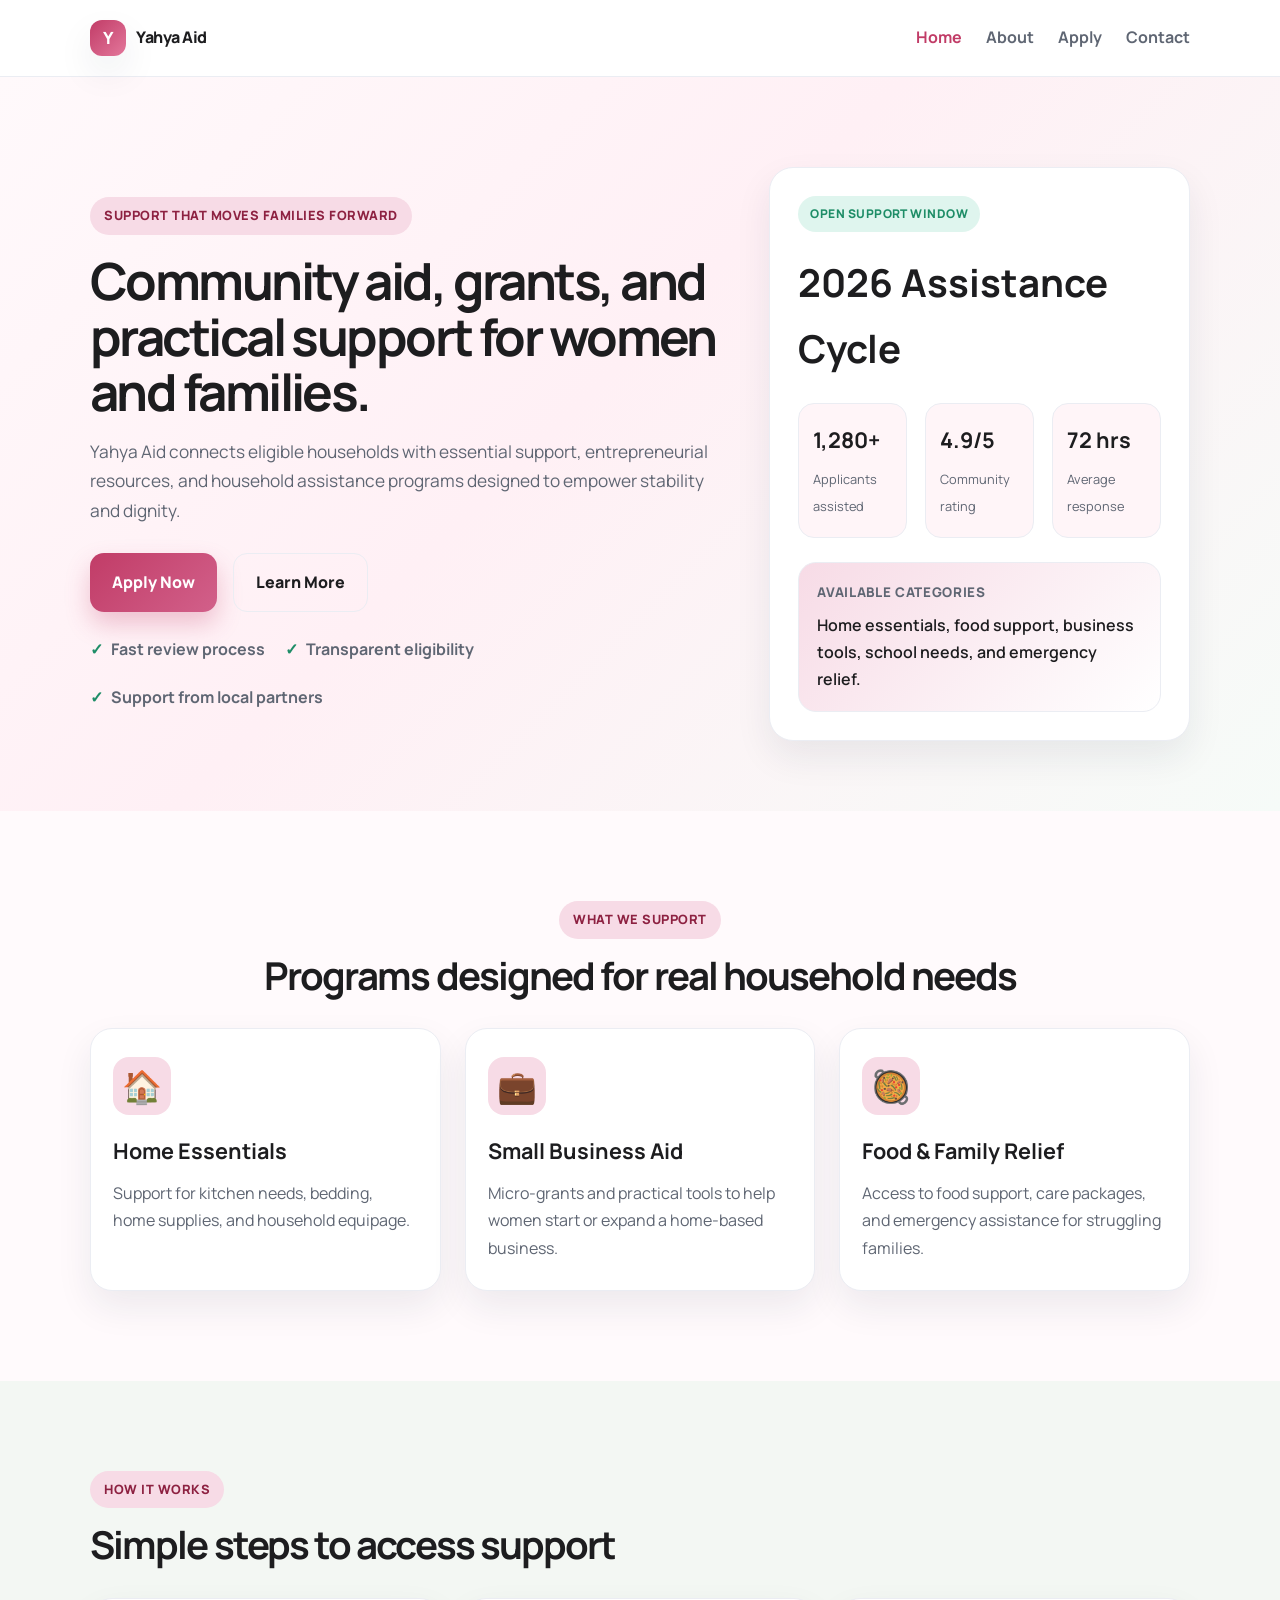
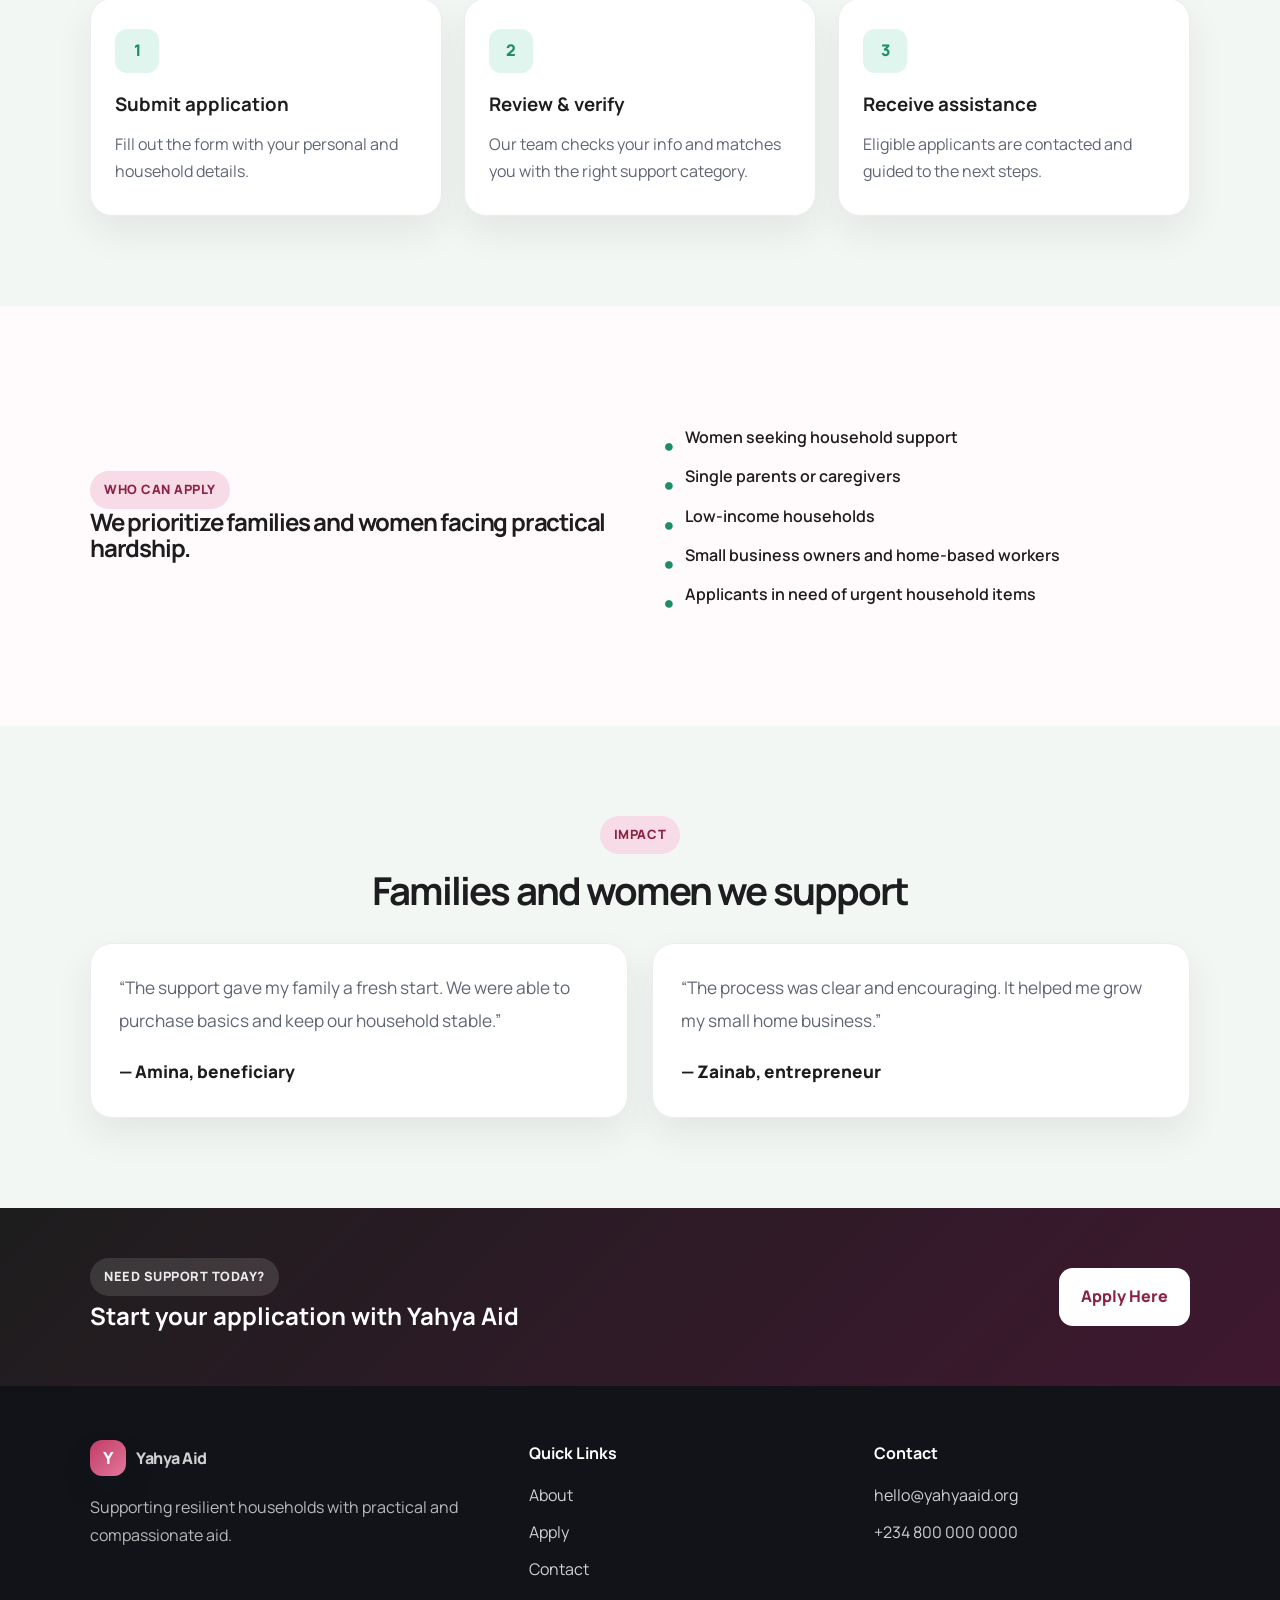
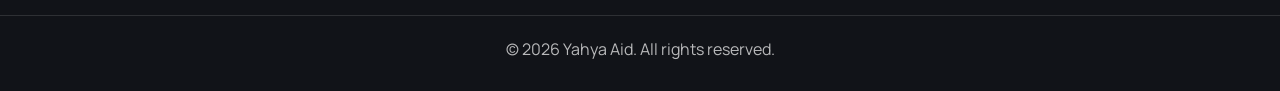
==== index.html @ a0e478ca "Create full multi-page support website with interactive application and contact forms using local st" ====
<!DOCTYPE html>
<html lang="en">
<head>
  <meta charset="UTF-8" />
  <meta name="viewport" content="width=device-width, initial-scale=1.0" />
  <title>Support for Women & Families | Yahya Aid</title>
  <meta name="description" content="Yahya Aid helps women, families, and small business owners access grants, support items, and community assistance." />
  <link rel="preconnect" href="https://fonts.googleapis.com" />
  <link rel="preconnect" href="https://fonts.gstatic.com" crossorigin />
  <link href="https://fonts.googleapis.com/css2?family=Manrope:wght@400;500;600;700;800&display=swap" rel="stylesheet" />
  <link rel="stylesheet" href="assets/styles.css" />
</head>
<body>
  <header class="site-header">
    <div class="container nav-wrap">
      <a class="brand" href="index.html">
        <span class="brand-mark">Y</span>
        <span>Yahya Aid</span>
      </a>

      <button class="menu-toggle" aria-label="Toggle menu" aria-expanded="false">
        <span></span>
        <span></span>
        <span></span>
      </button>

      <nav class="site-nav">
        <a class="active" href="index.html">Home</a>
        <a href="about.html">About</a>
        <a href="apply.html">Apply</a>
        <a href="contact.html">Contact</a>
      </nav>
    </div>
  </header>

  <main>
    <section class="hero">
      <div class="container hero-grid">
        <div class="hero-copy">
          <span class="eyebrow">Support That Moves Families Forward</span>
          <h1>Community aid, grants, and practical support for women and families.</h1>
          <p>
            Yahya Aid connects eligible households with essential support, entrepreneurial resources,
            and household assistance programs designed to empower stability and dignity.
          </p>

          <div class="hero-actions">
            <a class="btn btn-primary" href="apply.html">Apply Now</a>
            <a class="btn btn-secondary" href="about.html">Learn More</a>
          </div>

          <ul class="trust-list">
            <li>Fast review process</li>
            <li>Transparent eligibility</li>
            <li>Support from local partners</li>
          </ul>
        </div>

        <div class="hero-card">
          <div class="stat-badge">Open Support Window</div>
          <h2>2026 Assistance Cycle</h2>
          <div class="mini-metrics">
            <div>
              <strong>1,280+</strong>
              <span>Applicants assisted</span>
            </div>
            <div>
              <strong>4.9/5</strong>
              <span>Community rating</span>
            </div>
            <div>
              <strong>72 hrs</strong>
              <span>Average response</span>
            </div>
          </div>
          <div class="support-box">
            <small>Available categories</small>
            <p>Home essentials, food support, business tools, school needs, and emergency relief.</p>
          </div>
        </div>
      </div>
    </section>

    <section class="section">
      <div class="container">
        <div class="section-heading center">
          <span class="eyebrow">What We Support</span>
          <h2>Programs designed for real household needs</h2>
        </div>

        <div class="card-grid three-col">
          <article class="info-card">
            <div class="icon">🏠</div>
            <h3>Home Essentials</h3>
            <p>Support for kitchen needs, bedding, home supplies, and household equipage.</p>
          </article>

          <article class="info-card">
            <div class="icon">💼</div>
            <h3>Small Business Aid</h3>
            <p>Micro-grants and practical tools to help women start or expand a home-based business.</p>
          </article>

          <article class="info-card">
            <div class="icon">🥘</div>
            <h3>Food & Family Relief</h3>
            <p>Access to food support, care packages, and emergency assistance for struggling families.</p>
          </article>
        </div>
      </div>
    </section>

    <section class="section alt-bg">
      <div class="container">
        <div class="section-heading">
          <span class="eyebrow">How It Works</span>
          <h2>Simple steps to access support</h2>
        </div>

        <div class="steps-grid">
          <div class="step-card">
            <span class="step-num">1</span>
            <h3>Submit application</h3>
            <p>Fill out the form with your personal and household details.</p>
          </div>

          <div class="step-card">
            <span class="step-num">2</span>
            <h3>Review & verify</h3>
            <p>Our team checks your info and matches you with the right support category.</p>
          </div>

          <div class="step-card">
            <span class="step-num">3</span>
            <h3>Receive assistance</h3>
            <p>Eligible applicants are contacted and guided to the next steps.</p>
          </div>
        </div>
      </div>
    </section>

    <section class="section">
      <div class="container">
        <div class="split-panel">
          <div>
            <span class="eyebrow">Who Can Apply</span>
            <h2>We prioritize families and women facing practical hardship.</h2>
          </div>
          <ul class="check-list">
            <li>Women seeking household support</li>
            <li>Single parents or caregivers</li>
            <li>Low-income households</li>
            <li>Small business owners and home-based workers</li>
            <li>Applicants in need of urgent household items</li>
          </ul>
        </div>
      </div>
    </section>

    <section class="section alt-bg">
      <div class="container">
        <div class="section-heading center">
          <span class="eyebrow">Impact</span>
          <h2>Families and women we support</h2>
        </div>

        <div class="testimonial-grid">
          <blockquote class="quote-card">
            “The support gave my family a fresh start. We were able to purchase basics and keep our household stable.”
            <footer>— Amina, beneficiary</footer>
          </blockquote>

          <blockquote class="quote-card">
            “The process was clear and encouraging. It helped me grow my small home business.”
            <footer>— Zainab, entrepreneur</footer>
          </blockquote>
        </div>
      </div>
    </section>

    <section class="cta-strip">
      <div class="container cta-inner">
        <div>
          <span class="eyebrow light">Need support today?</span>
          <h2>Start your application with Yahya Aid</h2>
        </div>
        <a class="btn btn-light" href="apply.html">Apply Here</a>
      </div>
    </section>
  </main>

  <footer class="site-footer">
    <div class="container footer-grid">
      <div>
        <a class="brand" href="index.html">
          <span class="brand-mark">Y</span>
          <span>Yahya Aid</span>
        </a>
        <p>Supporting resilient households with practical and compassionate aid.</p>
      </div>

      <div>
        <h4>Quick Links</h4>
        <ul>
          <li><a href="about.html">About</a></li>
          <li><a href="apply.html">Apply</a></li>
          <li><a href="contact.html">Contact</a></li>
        </ul>
      </div>

      <div>
        <h4>Contact</h4>
        <ul>
          <li><a href="mailto:hello@yahyaaid.org">hello@yahyaaid.org</a></li>
          <li><a href="tel:+2348000000000">+234 800 000 0000</a></li>
        </ul>
      </div>
    </div>
    <div class="copyright">© <span id="year"></span> Yahya Aid. All rights reserved.</div>
  </footer>

  <script src="assets/script.js"></script>
</body>
</html>
---- assets/styles.css ----
:root {
  --bg: #fffafc;
  --bg-alt: #f3f7f3;
  --surface: #ffffff;
  --surface-soft: #fff5f8;
  --primary: #c13c67;
  --primary-dark: #8d2141;
  --primary-soft: #f7dbe6;
  --green: #1e8d67;
  --green-soft: #dff5ee;
  --text: #1d1d1f;
  --muted: #5f6673;
  --line: #ebedf3;
  --shadow: 0 16px 36px rgba(25, 33, 61, 0.08);
}

* {
  box-sizing: border-box;
  margin: 0;
  padding: 0;
}

html {
  scroll-behavior: smooth;
}

body {
  font-family: 'Manrope', sans-serif;
  background: var(--bg);
  color: var(--text);
  line-height: 1.7;
}

a {
  color: inherit;
  text-decoration: none;
}

img {
  max-width: 100%;
  display: block;
}

button,
input,
select,
textarea {
  font: inherit;
}

.container {
  width: min(1100px, calc(100% - 32px));
  margin: 0 auto;
}

.section {
  padding: 90px 0;
}

.alt-bg {
  background: var(--bg-alt);
}

.site-header {
  position: sticky;
  top: 0;
  z-index: 100;
  background: rgba(255, 255, 255, 0.9);
  backdrop-filter: blur(10px);
  border-bottom: 1px solid var(--line);
}

.nav-wrap {
  display: flex;
  align-items: center;
  justify-content: space-between;
  min-height: 76px;
}

.brand {
  display: inline-flex;
  align-items: center;
  gap: 10px;
  font-weight: 800;
  letter-spacing: -0.03em;
}

.brand-mark {
  display: inline-flex;
  align-items: center;
  justify-content: center;
  width: 36px;
  height: 36px;
  border-radius: 12px;
  background: linear-gradient(135deg, var(--primary), #e3779b);
  color: white;
  font-size: 1.05rem;
  box-shadow: var(--shadow);
}

.site-nav {
  display: flex;
  align-items: center;
  gap: 24px;
}

.site-nav a {
  color: var(--muted);
  font-weight: 700;
  transition: color 0.2s ease;
}

.site-nav a:hover,
.site-nav a.active {
  color: var(--primary);
}

.menu-toggle {
  display: none;
  width: 44px;
  height: 44px;
  padding: 9px 8px;
  background: transparent;
  border: 1px solid var(--line);
  border-radius: 10px;
  cursor: pointer;
}

.menu-toggle span {
  display: block;
  width: 100%;
  height: 3px;
  border-radius: 10px;
  background: var(--text);
  margin: 5px 0;
}

.hero {
  background: linear-gradient(135deg, #fff9fb 0%, #fff0f5 45%, #f6fbf8 100%);
  padding: 90px 0 70px;
}

.hero-grid {
  display: grid;
  grid-template-columns: 1.2fr 0.8fr;
  gap: 48px;
  align-items: center;
}

.eyebrow {
  display: inline-block;
  padding: 8px 14px;
  border-radius: 999px;
  background: var(--primary-soft);
  color: var(--primary-dark);
  font-size: 0.8rem;
  font-weight: 800;
  letter-spacing: 0.04em;
  text-transform: uppercase;
}

.eyebrow.light {
  background: rgba(255,255,255,0.12);
  color: rgba(255,255,255,0.9);
}

.hero-copy h1,
.page-hero h1,
.section-heading h2,
.split-panel h2,
.form-copy h2 {
  letter-spacing: -0.05em;
  line-height: 1.08;
}

.hero-copy h1 {
  font-size: clamp(2.4rem, 4vw, 4rem);
  margin: 18px 0 18px;
}

.hero-copy p {
  max-width: 620px;
  color: var(--muted);
  font-size: 1.08rem;
}

.hero-actions {
  display: flex;
  flex-wrap: wrap;
  gap: 16px;
  margin: 28px 0 24px;
}

.btn {
  display: inline-flex;
  align-items: center;
  justify-content: center;
  border: none;
  border-radius: 14px;
  padding: 15px 22px;
  font-weight: 800;
  cursor: pointer;
  transition: transform 0.2s ease, box-shadow 0.2s ease;
}

.btn:hover {
  transform: translateY(-2px);
}

.btn-primary {
  background: linear-gradient(135deg, var(--primary), #d2608a);
  box-shadow: 0 12px 25px rgba(193, 60, 103, 0.28);
  color: white;
}

.btn-secondary {
  background: transparent;
  border: 1px solid var(--line);
  color: var(--text);
}

.btn-light {
  background: white;
  color: var(--primary-dark);
}

.trust-list {
  display: flex;
  flex-wrap: wrap;
  gap: 20px;
  list-style: none;
  color: var(--muted);
  font-weight: 700;
}

.trust-list li::before {
  content: '✓';
  color: var(--green);
  margin-right: 8px;
}

.hero-card {
  background: var(--surface);
  border: 1px solid var(--line);
  border-radius: 24px;
  box-shadow: var(--shadow);
  padding: 28px;
}

.stat-badge {
  display: inline-flex;
  background: var(--green-soft);
  color: var(--green);
  padding: 8px 12px;
  border-radius: 999px;
  font-size: 0.75rem;
  font-weight: 800;
  text-transform: uppercase;
  letter-spacing: 0.04em;
}

.hero-card h2 {
  margin: 18px 0 22px;
  font-size: clamp(1.7rem, 3vw, 2.4rem);
}

.mini-metrics {
  display: grid;
  grid-template-columns: repeat(3, minmax(0, 1fr));
  gap: 18px;
}

.mini-metrics div {
  background: var(--surface-soft);
  border: 1px solid var(--line);
  border-radius: 16px;
  padding: 18px 14px;
}

.mini-metrics strong {
  display: block;
  font-size: 1.35rem;
  margin-bottom: 6px;
}

.mini-metrics span {
  color: var(--muted);
  font-size: 0.8rem;
}

.support-box {
  background: linear-gradient(135deg, var(--primary-soft), #fff);
  border: 1px solid var(--line);
  border-radius: 18px;
  padding: 18px;
  margin-top: 24px;
}

.support-box small {
  display: block;
  color: var(--muted);
  font-weight: 800;
  text-transform: uppercase;
  letter-spacing: 0.05em;
}

.support-box p {
  margin-top: 8px;
  font-weight: 600;
}

.section-heading {
  margin-bottom: 32px;
}

.section-heading.center {
  text-align: center;
}

.section-heading h2 {
  font-size: clamp(2rem, 3vw, 2.8rem);
  margin-top: 16px;
}

.card-grid {
  display: grid;
  gap: 24px;
}

.three-col {
  grid-template-columns: repeat(3, minmax(0, 1fr));
}

.four-col {
  grid-template-columns: repeat(4, minmax(0, 1fr));
}

.info-card,
.step-card,
.quote-card,
.feature-panel,
.contact-panel,
.application-form {
  background: var(--surface);
  border: 1px solid var(--line);
  border-radius: 22px;
  box-shadow: var(--shadow);
}

.info-card {
  padding: 28px 22px;
}

.icon {
  width: 58px;
  height: 58px;
  display: inline-flex;
  align-items: center;
  justify-content: center;
  background: var(--primary-soft);
  border-radius: 16px;
  font-size: 2rem;
  margin-bottom: 18px;
}

.info-card h3 {
  margin-bottom: 10px;
  font-size: 1.35rem;
}

.info-card p,
.step-card p,
.timeline-item p,
.form-copy p,
.contact-panel p,
.quote-card {
  color: var(--muted);
}

.steps-grid {
  display: grid;
  grid-template-columns: repeat(3, minmax(0, 1fr));
  gap: 22px;
}

.step-card {
  padding: 30px 24px;
}

.step-num {
  display: inline-flex;
  width: 44px;
  height: 44px;
  border-radius: 12px;
  align-items: center;
  justify-content: center;
  background: var(--green-soft);
  color: var(--green);
  font-weight: 800;
  margin-bottom: 16px;
}

.step-card h3 {
  margin-bottom: 10px;
}

.split-panel {
  display: grid;
  grid-template-columns: 1fr 1fr;
  gap: 38px;
  align-items: center;
  padding: 28px 0;
}

.check-list {
  list-style: none;
  display: grid;
  gap: 12px;
  color: var(--text);
  font-weight: 600;
}

.check-list li {
  position: relative;
  padding-left: 26px;
}

.check-list li::before {
  content: '•';
  position: absolute;
  left: 0;
  top: -3px;
  color: var(--green);
  font-size: 1.8rem;
}

.testimonial-grid {
  display: grid;
  grid-template-columns: repeat(2, minmax(0, 1fr));
  gap: 24px;
}

.quote-card {
  padding: 28px;
  font-size: 1.08rem;
  line-height: 1.9;
}

.quote-card footer {
  margin-top: 18px;
  font-weight: 800;
  color: var(--text);
}

.cta-strip {
  background: linear-gradient(135deg, #1d1d1d, #3f1830);
  color: white;
  padding: 50px 0;
}

.cta-inner {
  display: flex;
  align-items: center;
  justify-content: space-between;
  gap: 24px;
}

.site-footer {
  background: #111318;
  color: rgba(255,255,255,0.8);
  padding-top: 54px;
}

.footer-grid {
  display: grid;
  grid-template-columns: 1.3fr 1fr 1fr;
  gap: 28px;
}

.footer-grid h4 {
  color: white;
  margin-bottom: 14px;
}

.footer-grid ul {
  list-style: none;
  display: grid;
  gap: 10px;
}

.footer-grid p {
  margin-top: 18px;
  color: rgba(255,255,255,0.7);
}

.copyright {
  border-top: 1px solid rgba(255,255,255,0.12);
  margin-top: 32px;
  padding: 20px 0 28px;
  text-align: center;
  color: rgba(255,255,255,0.7);
}

.page-hero {
  background: linear-gradient(135deg, #fff7fa, #f0fcf5);
  padding: 78px 0 60px;
}

.small-hero {
  text-align: center;
}

.narrow {
  max-width: 780px;
}

.page-hero h1 {
  font-size: clamp(2.1rem, 4vw, 3.6rem);
  margin-top: 18px;
}

.two-col {
  display: grid;
  grid-template-columns: 1.2fr 0.8fr;
  gap: 32px;
  align-items: center;
}

.feature-panel {
  padding: 30px 26px;
}

.feature-panel h3 {
  margin-bottom: 18px;
}

.timeline {
  display: grid;
  gap: 18px;
}

.timeline-item {
  display: grid;
  grid-template-columns: 52px 1fr;
  gap: 18px;
  align-items: start;
  background: var(--surface);
  border: 1px solid var(--line);
  border-radius: 18px;
  padding: 18px 22px;
}

.timeline-item span {
  display: inline-flex;
  width: 52px;
  height: 52px;
  align-items: center;
  justify-content: center;
  border-radius: 14px;
  background: var(--primary-soft);
  color: var(--primary-dark);
  font-weight: 800;
}

.timeline-item h3 {
  margin-bottom: 4px;
}

.form-layout,
.contact-layout {
  display: grid;
  grid-template-columns: 0.9fr 1.1fr;
  gap: 28px;
  align-items: start;
}

.form-copy {
  padding-right: 10px;
}

.form-copy h2 {
  font-size: clamp(2rem, 3vw, 2.5rem);
  margin-bottom: 16px;
}

.application-form {
  padding: 28px;
}

.field-row {
  display: grid;
  gap: 18px;
}

.two-col-fields {
  grid-template-columns: repeat(2, minmax(0, 1fr));
}

.field {
  display: grid;
  gap: 8px;
  margin-bottom: 18px;
}

label {
  font-weight: 700;
}

input,
select,
textarea {
  width: 100%;
  border: 1px solid var(--line);
  border-radius: 12px;
  background: #fff;
  padding: 14px 16px;
  color: var(--text);
  transition: border-color 0.2s ease, box-shadow 0.2s ease;
}

input:focus,
select:focus,
textarea:focus {
  outline: none;
  border-color: rgba(193, 60, 103, 0.5);
  box-shadow: 0 0 0 4px rgba(193, 60, 103, 0.08);
}

textarea {
  resize: vertical;
  min-height: 120px;
}

.checkbox-wrap {
  display: flex;
  align-items: flex-start;
  gap: 10px;
  margin: 12px 0 20px;
}

.checkbox-wrap input {
  width: 20px;
  height: 20px;
  margin-top: 4px;
}

.checkbox-wrap label {
  font-size: 0.96rem;
  color: var(--muted);
  font-weight: 600;
}

.submit-btn {
  width: 100%;
}

.form-status {
  min-height: 24px;
  margin-top: 14px;
  font-weight: 700;
  color: var(--green);
}

.contact-panel {
  padding: 28px;
}

.contact-panel h2 {
  margin-bottom: 18px;
  font-size: clamp(1.8rem, 3vw, 2.3rem);
}

.contact-list {
  list-style: none;
  display: grid;
  gap: 18px;
  color: var(--muted);
}

.contact-list a {
  color: var(--primary-dark);
  font-weight: 700;
}

@media (max-width: 900px) {
  .hero-grid,
  .split-panel,
  .two-col,
  .form-layout,
  .contact-layout,
  .three-col,
  .four-col,
  .steps-grid,
  .testimonial-grid,
  .footer-grid {
    grid-template-columns: 1fr;
  }

  .site-nav {
    position: absolute;
    left: 16px;
    right: 16px;
    top: 76px;
    display: none;
    flex-direction: column;
    align-items: flex-start;
    background: white;
    border: 1px solid var(--line);
    border-radius: 18px;
    padding: 18px;
    box-shadow: var(--shadow);
  }

  .site-nav.open {
    display: flex;
  }

  .menu-toggle {
    display: inline-block;
  }

  .nav-wrap {
    position: relative;
  }

  .cta-inner {
    flex-direction: column;
    align-items: flex-start;
  }
}

@media (max-width: 560px) {
  .hero {
    padding-top: 72px;
  }

  .two-col-fields {
    grid-template-columns: 1fr;
  }

  .mini-metrics {
    grid-template-columns: 1fr;
  }

  .hero-card,
  .application-form,
  .contact-panel,
  .info-card,
  .step-card {
    padding-left: 18px;
    padding-right: 18px;
  }
}
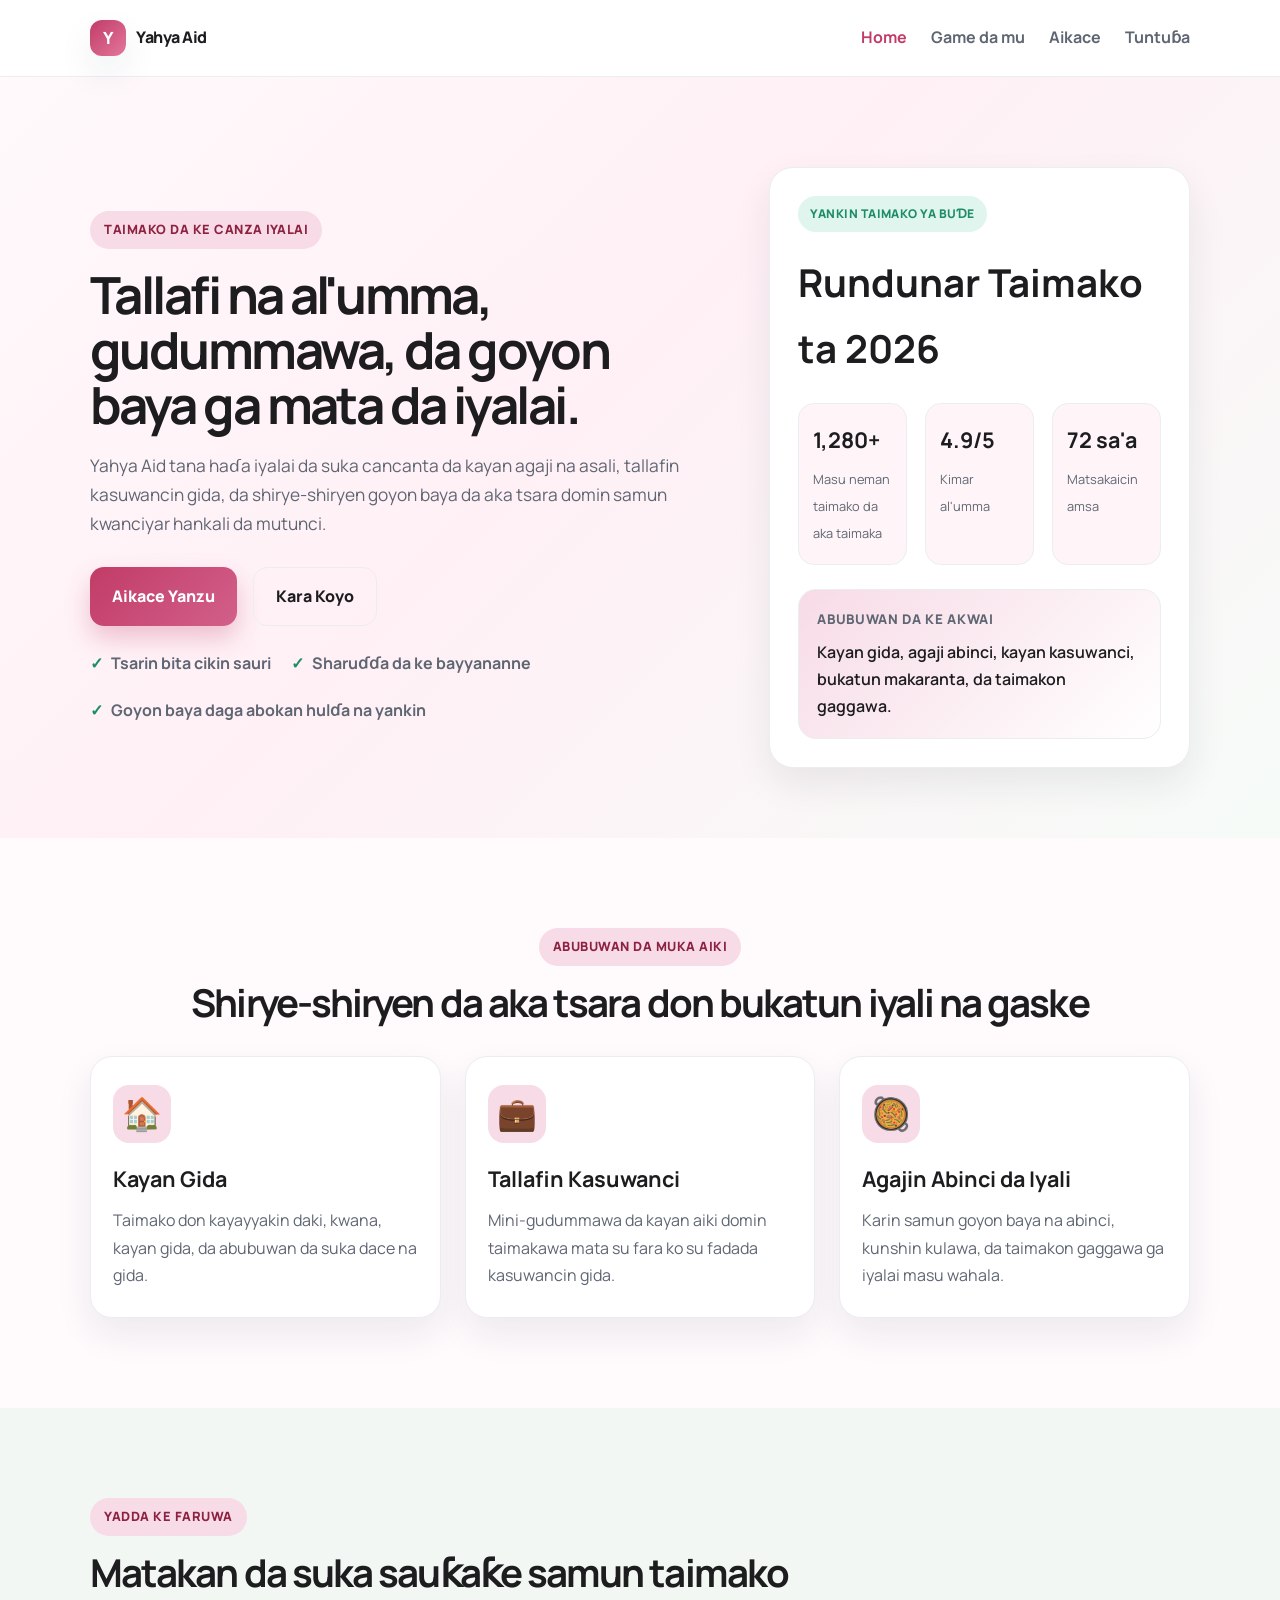
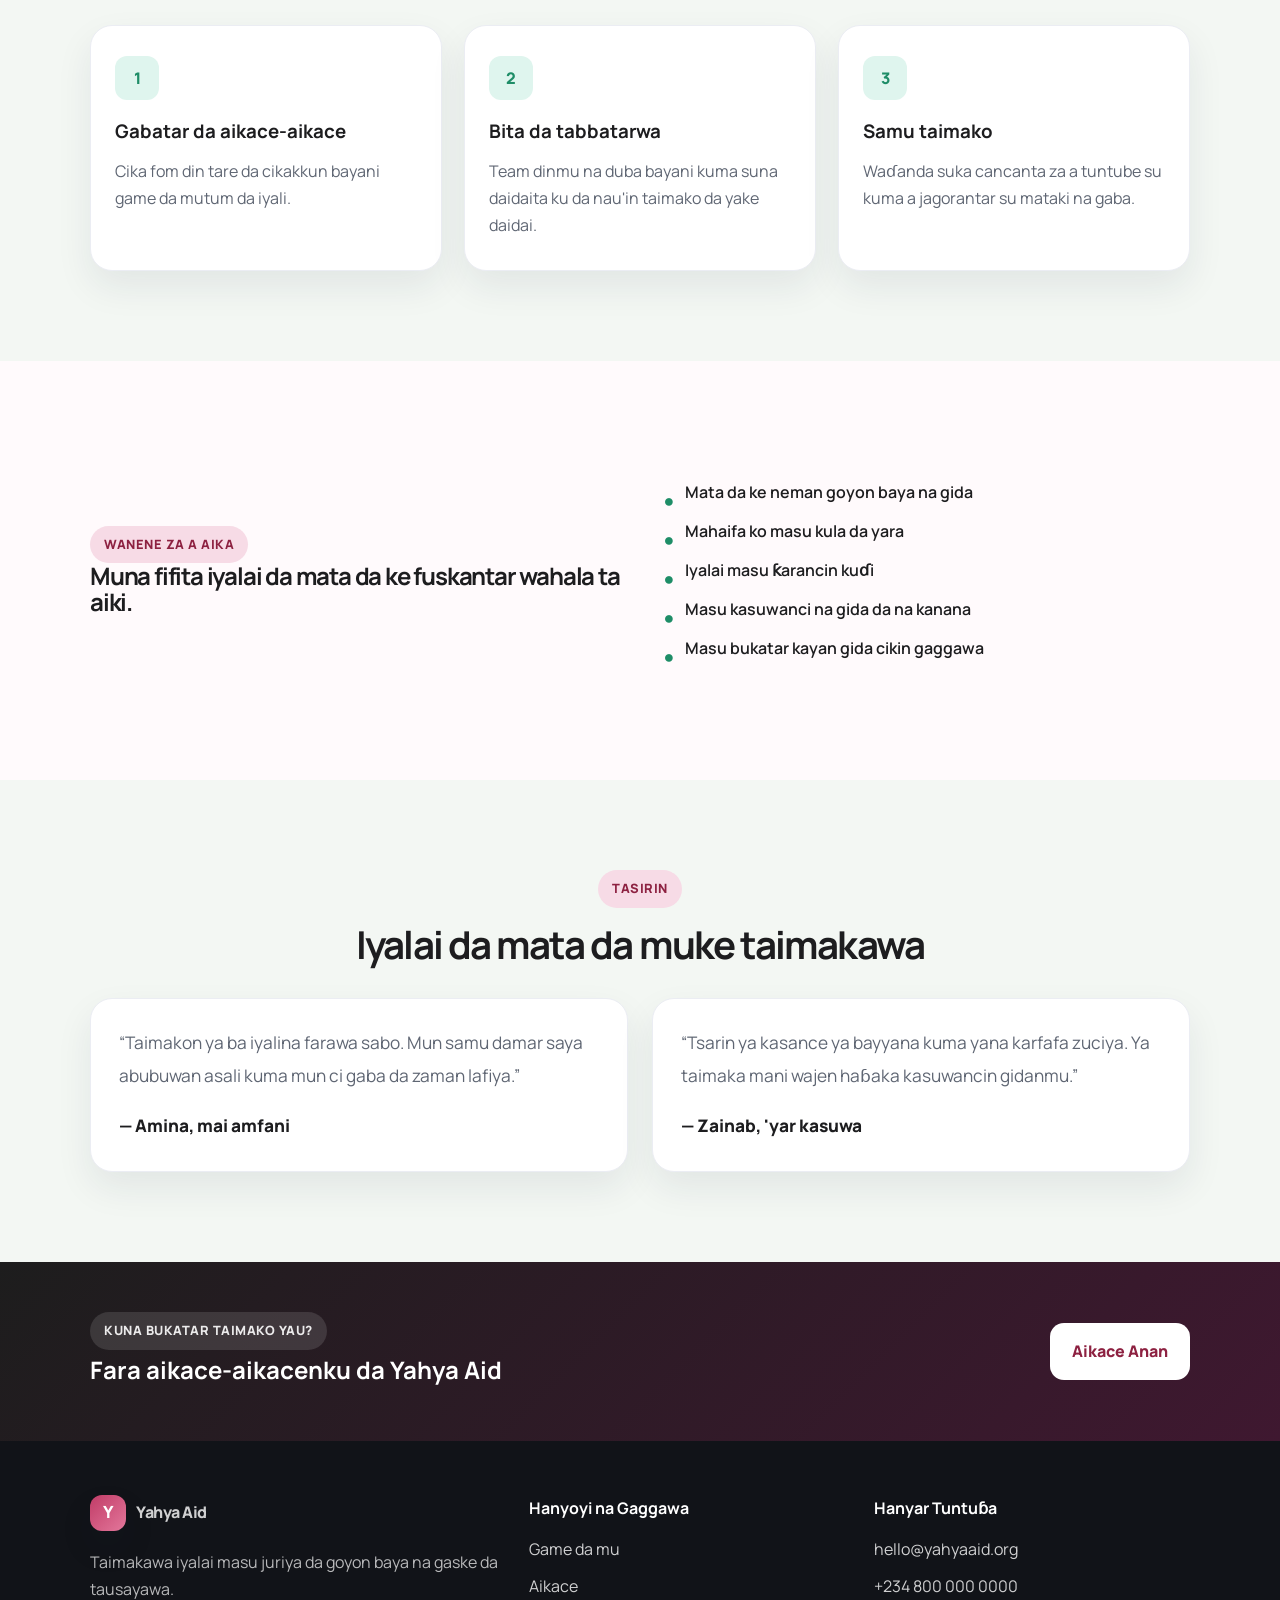
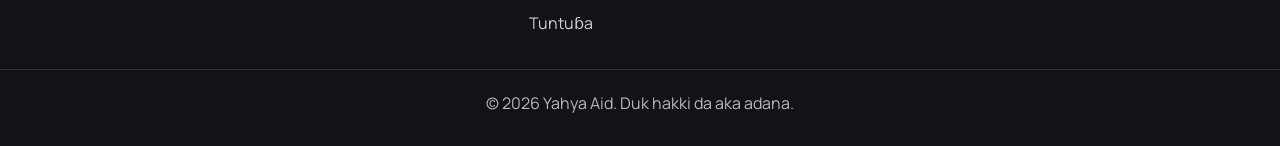
==== commit f827acf0: "Translate the multi-page support website content to Hausa-only language and update form success mess" ====
--- a/index.html
+++ b/index.html
@@ -1,10 +1,10 @@
 <!DOCTYPE html>
-<html lang="en">
+<html lang="ha">
 <head>
   <meta charset="UTF-8" />
   <meta name="viewport" content="width=device-width, initial-scale=1.0" />
-  <title>Support for Women & Families | Yahya Aid</title>
-  <meta name="description" content="Yahya Aid helps women, families, and small business owners access grants, support items, and community assistance." />
+  <title>Taimakon Mata da Iyali | Yahya Aid</title>
+  <meta name="description" content="Yahya Aid tana taimakawa mata, iyalai, da masu kasuwanci na gida da tallafi, agaji, da goyon baya na al'umma." />
   <link rel="preconnect" href="https://fonts.googleapis.com" />
   <link rel="preconnect" href="https://fonts.gstatic.com" crossorigin />
   <link href="https://fonts.googleapis.com/css2?family=Manrope:wght@400;500;600;700;800&display=swap" rel="stylesheet" />
@@ -18,7 +18,7 @@
         <span>Yahya Aid</span>
       </a>
 
-      <button class="menu-toggle" aria-label="Toggle menu" aria-expanded="false">
+      <button class="menu-toggle" aria-label="Buɗe menu" aria-expanded="false">
         <span></span>
         <span></span>
         <span></span>
@@ -26,9 +26,9 @@
 
       <nav class="site-nav">
         <a class="active" href="index.html">Home</a>
-        <a href="about.html">About</a>
-        <a href="apply.html">Apply</a>
-        <a href="contact.html">Contact</a>
+        <a href="about.html">Game da mu</a>
+        <a href="apply.html">Aikace</a>
+        <a href="contact.html">Tuntuɓa</a>
       </nav>
     </div>
   </header>
@@ -37,45 +37,45 @@
     <section class="hero">
       <div class="container hero-grid">
         <div class="hero-copy">
-          <span class="eyebrow">Support That Moves Families Forward</span>
-          <h1>Community aid, grants, and practical support for women and families.</h1>
+          <span class="eyebrow">Taimako da ke canza iyalai</span>
+          <h1>Tallafi na al'umma, gudummawa, da goyon baya ga mata da iyalai.</h1>
           <p>
-            Yahya Aid connects eligible households with essential support, entrepreneurial resources,
-            and household assistance programs designed to empower stability and dignity.
+            Yahya Aid tana haɗa iyalai da suka cancanta da kayan agaji na asali,
+            tallafin kasuwancin gida, da shirye-shiryen goyon baya da aka tsara domin samun kwanciyar hankali da mutunci.
           </p>
 
           <div class="hero-actions">
-            <a class="btn btn-primary" href="apply.html">Apply Now</a>
-            <a class="btn btn-secondary" href="about.html">Learn More</a>
+            <a class="btn btn-primary" href="apply.html">Aikace Yanzu</a>
+            <a class="btn btn-secondary" href="about.html">Kara Koyo</a>
           </div>
 
           <ul class="trust-list">
-            <li>Fast review process</li>
-            <li>Transparent eligibility</li>
-            <li>Support from local partners</li>
+            <li>Tsarin bita cikin sauri</li>
+            <li>Sharuɗɗa da ke bayyananne</li>
+            <li>Goyon baya daga abokan hulɗa na yankin</li>
           </ul>
         </div>
 
         <div class="hero-card">
-          <div class="stat-badge">Open Support Window</div>
-          <h2>2026 Assistance Cycle</h2>
+          <div class="stat-badge">Yankin Taimako Ya Buɗe</div>
+          <h2>Rundunar Taimako ta 2026</h2>
           <div class="mini-metrics">
             <div>
               <strong>1,280+</strong>
-              <span>Applicants assisted</span>
+              <span>Masu neman taimako da aka taimaka</span>
             </div>
             <div>
               <strong>4.9/5</strong>
-              <span>Community rating</span>
+              <span>Kimar al'umma</span>
             </div>
             <div>
-              <strong>72 hrs</strong>
-              <span>Average response</span>
+              <strong>72 sa'a</strong>
+              <span>Matsakaicin amsa</span>
             </div>
           </div>
           <div class="support-box">
-            <small>Available categories</small>
-            <p>Home essentials, food support, business tools, school needs, and emergency relief.</p>
+            <small>Abubuwan da ke akwai</small>
+            <p>Kayan gida, agaji abinci, kayan kasuwanci, bukatun makaranta, da taimakon gaggawa.</p>
           </div>
         </div>
       </div>
@@ -84,27 +84,27 @@
     <section class="section">
       <div class="container">
         <div class="section-heading center">
-          <span class="eyebrow">What We Support</span>
-          <h2>Programs designed for real household needs</h2>
+          <span class="eyebrow">Abubuwan da Muka Aiki</span>
+          <h2>Shirye-shiryen da aka tsara don bukatun iyali na gaske</h2>
         </div>
 
         <div class="card-grid three-col">
           <article class="info-card">
             <div class="icon">🏠</div>
-            <h3>Home Essentials</h3>
-            <p>Support for kitchen needs, bedding, home supplies, and household equipage.</p>
+            <h3>Kayan Gida</h3>
+            <p>Taimako don kayayyakin daki, kwana, kayan gida, da abubuwan da suka dace na gida.</p>
           </article>
 
           <article class="info-card">
             <div class="icon">💼</div>
-            <h3>Small Business Aid</h3>
-            <p>Micro-grants and practical tools to help women start or expand a home-based business.</p>
+            <h3>Tallafin Kasuwanci</h3>
+            <p>Mini-gudummawa da kayan aiki domin taimakawa mata su fara ko su fadada kasuwancin gida.</p>
           </article>
 
           <article class="info-card">
             <div class="icon">🥘</div>
-            <h3>Food & Family Relief</h3>
-            <p>Access to food support, care packages, and emergency assistance for struggling families.</p>
+            <h3>Agajin Abinci da Iyali</h3>
+            <p>Karin samun goyon baya na abinci, kunshin kulawa, da taimakon gaggawa ga iyalai masu wahala.</p>
           </article>
         </div>
       </div>
@@ -113,27 +113,27 @@
     <section class="section alt-bg">
       <div class="container">
         <div class="section-heading">
-          <span class="eyebrow">How It Works</span>
-          <h2>Simple steps to access support</h2>
+          <span class="eyebrow">Yadda ke faruwa</span>
+          <h2>Matakan da suka sauƙaƙe samun taimako</h2>
         </div>
 
         <div class="steps-grid">
           <div class="step-card">
             <span class="step-num">1</span>
-            <h3>Submit application</h3>
-            <p>Fill out the form with your personal and household details.</p>
+            <h3>Gabatar da aikace-aikace</h3>
+            <p>Cika fom din tare da cikakkun bayani game da mutum da iyali.</p>
           </div>
 
           <div class="step-card">
             <span class="step-num">2</span>
-            <h3>Review & verify</h3>
-            <p>Our team checks your info and matches you with the right support category.</p>
+            <h3>Bita da tabbatarwa</h3>
+            <p>Team dinmu na duba bayani kuma suna daidaita ku da nau'in taimako da yake daidai.</p>
           </div>
 
           <div class="step-card">
             <span class="step-num">3</span>
-            <h3>Receive assistance</h3>
-            <p>Eligible applicants are contacted and guided to the next steps.</p>
+            <h3>Samu taimako</h3>
+            <p>Waɗanda suka cancanta za a tuntube su kuma a jagorantar su mataki na gaba.</p>
           </div>
         </div>
       </div>
@@ -143,15 +143,15 @@
       <div class="container">
         <div class="split-panel">
           <div>
-            <span class="eyebrow">Who Can Apply</span>
-            <h2>We prioritize families and women facing practical hardship.</h2>
+            <span class="eyebrow">Wanene za a aika</span>
+            <h2>Muna fifita iyalai da mata da ke fuskantar wahala ta aiki.</h2>
           </div>
           <ul class="check-list">
-            <li>Women seeking household support</li>
-            <li>Single parents or caregivers</li>
-            <li>Low-income households</li>
-            <li>Small business owners and home-based workers</li>
-            <li>Applicants in need of urgent household items</li>
+            <li>Mata da ke neman goyon baya na gida</li>
+            <li>Mahaifa ko masu kula da yara</li>
+            <li>Iyalai masu ƙarancin kuɗi</li>
+            <li>Masu kasuwanci na gida da na kanana</li>
+            <li>Masu bukatar kayan gida cikin gaggawa</li>
           </ul>
         </div>
       </div>
@@ -160,19 +160,19 @@
     <section class="section alt-bg">
       <div class="container">
         <div class="section-heading center">
-          <span class="eyebrow">Impact</span>
-          <h2>Families and women we support</h2>
+          <span class="eyebrow">Tasirin</span>
+          <h2>Iyalai da mata da muke taimakawa</h2>
         </div>
 
         <div class="testimonial-grid">
           <blockquote class="quote-card">
-            “The support gave my family a fresh start. We were able to purchase basics and keep our household stable.”
-            <footer>— Amina, beneficiary</footer>
+            “Taimakon ya ba iyalina farawa sabo. Mun samu damar saya abubuwan asali kuma mun ci gaba da zaman lafiya.”
+            <footer>— Amina, mai amfani</footer>
           </blockquote>
 
           <blockquote class="quote-card">
-            “The process was clear and encouraging. It helped me grow my small home business.”
-            <footer>— Zainab, entrepreneur</footer>
+            “Tsarin ya kasance ya bayyana kuma yana karfafa zuciya. Ya taimaka mani wajen haɓaka kasuwancin gidanmu.”
+            <footer>— Zainab, 'yar kasuwa</footer>
           </blockquote>
         </div>
       </div>
@@ -181,10 +181,10 @@
     <section class="cta-strip">
       <div class="container cta-inner">
         <div>
-          <span class="eyebrow light">Need support today?</span>
-          <h2>Start your application with Yahya Aid</h2>
-        </div>
-        <a class="btn btn-light" href="apply.html">Apply Here</a>
+          <span class="eyebrow light">Kuna bukatar taimako yau?</span>
+          <h2>Fara aikace-aikacenku da Yahya Aid</h2>
+        </div>
+        <a class="btn btn-light" href="apply.html">Aikace Anan</a>
       </div>
     </section>
   </main>
@@ -196,27 +196,27 @@
           <span class="brand-mark">Y</span>
           <span>Yahya Aid</span>
         </a>
-        <p>Supporting resilient households with practical and compassionate aid.</p>
+        <p>Taimakawa iyalai masu juriya da goyon baya na gaske da tausayawa.</p>
       </div>
 
       <div>
-        <h4>Quick Links</h4>
+        <h4>Hanyoyi na Gaggawa</h4>
         <ul>
-          <li><a href="about.html">About</a></li>
-          <li><a href="apply.html">Apply</a></li>
-          <li><a href="contact.html">Contact</a></li>
+          <li><a href="about.html">Game da mu</a></li>
+          <li><a href="apply.html">Aikace</a></li>
+          <li><a href="contact.html">Tuntuɓa</a></li>
         </ul>
       </div>
 
       <div>
-        <h4>Contact</h4>
+        <h4>Hanyar Tuntuɓa</h4>
         <ul>
           <li><a href="mailto:hello@yahyaaid.org">hello@yahyaaid.org</a></li>
           <li><a href="tel:+2348000000000">+234 800 000 0000</a></li>
         </ul>
       </div>
     </div>
-    <div class="copyright">© <span id="year"></span> Yahya Aid. All rights reserved.</div>
+    <div class="copyright">© <span id="year"></span> Yahya Aid. Duk hakki da aka adana.</div>
   </footer>
 
   <script src="assets/script.js"></script>
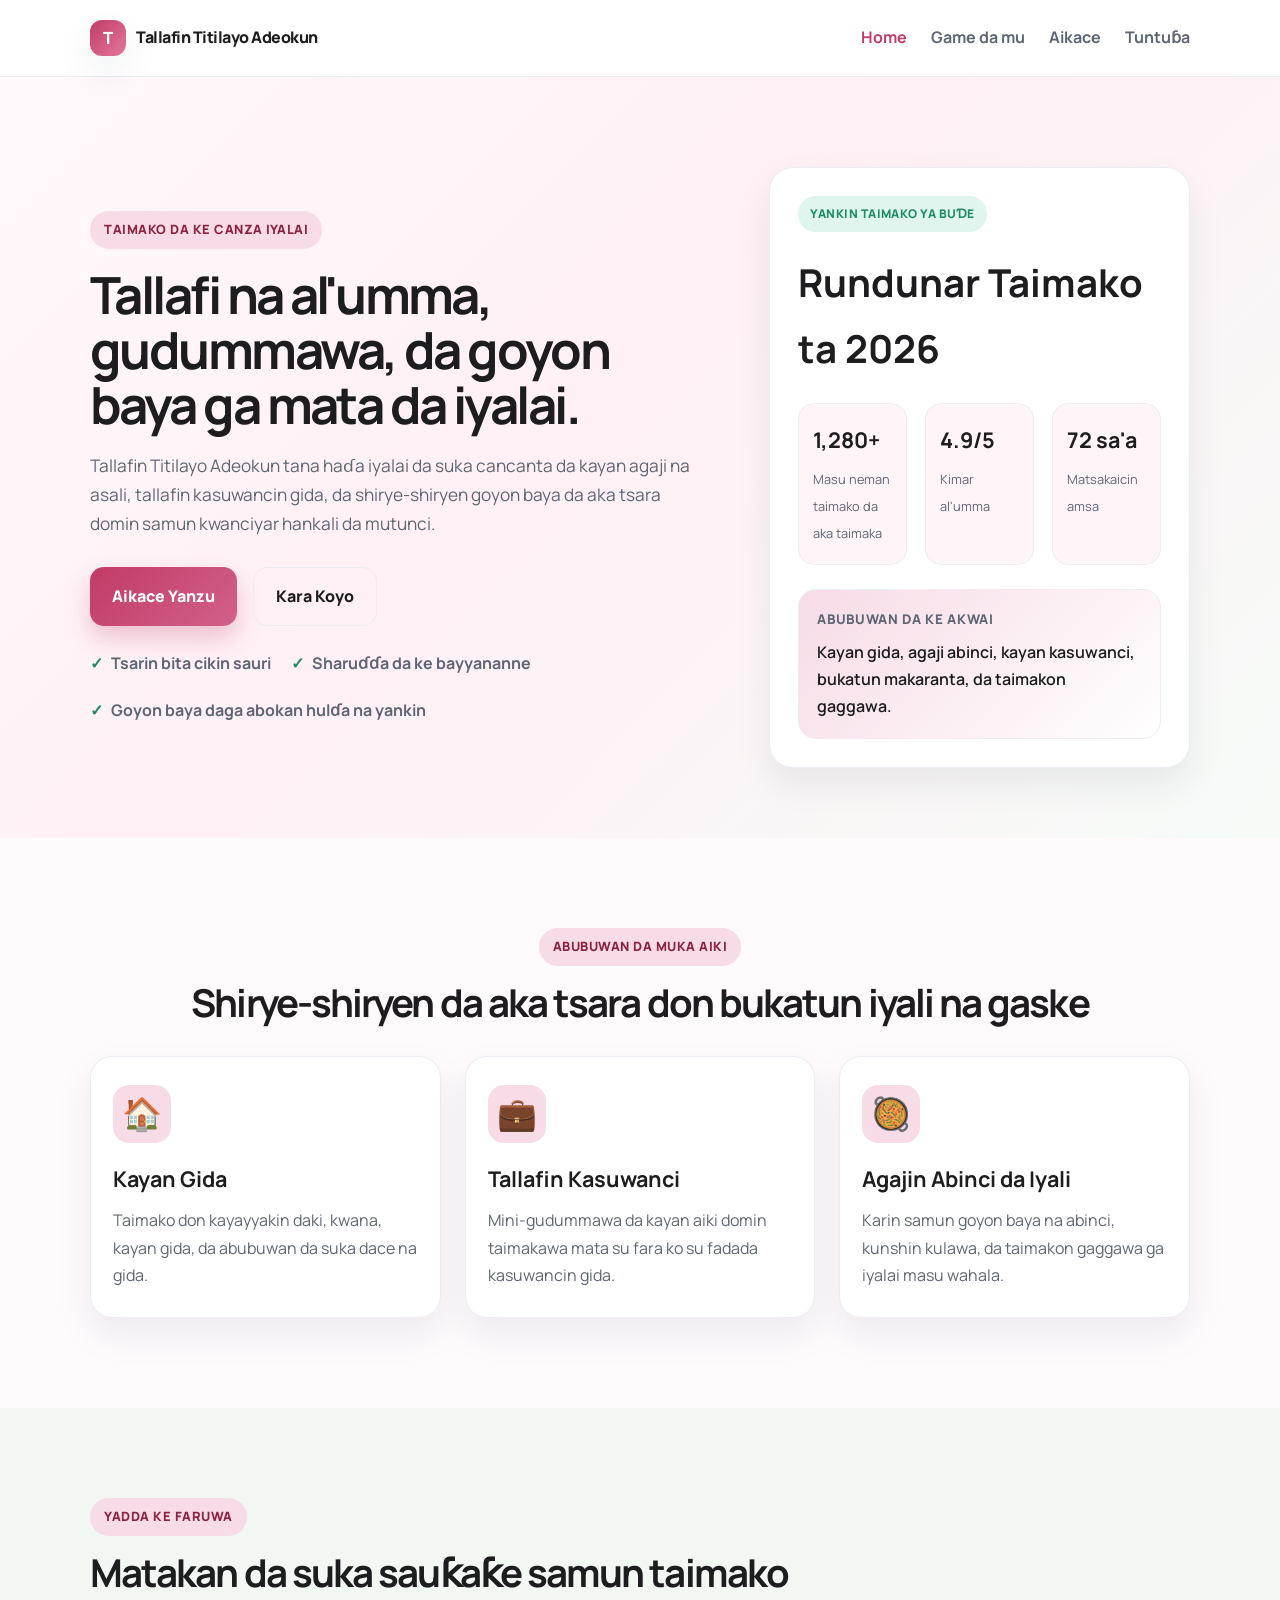
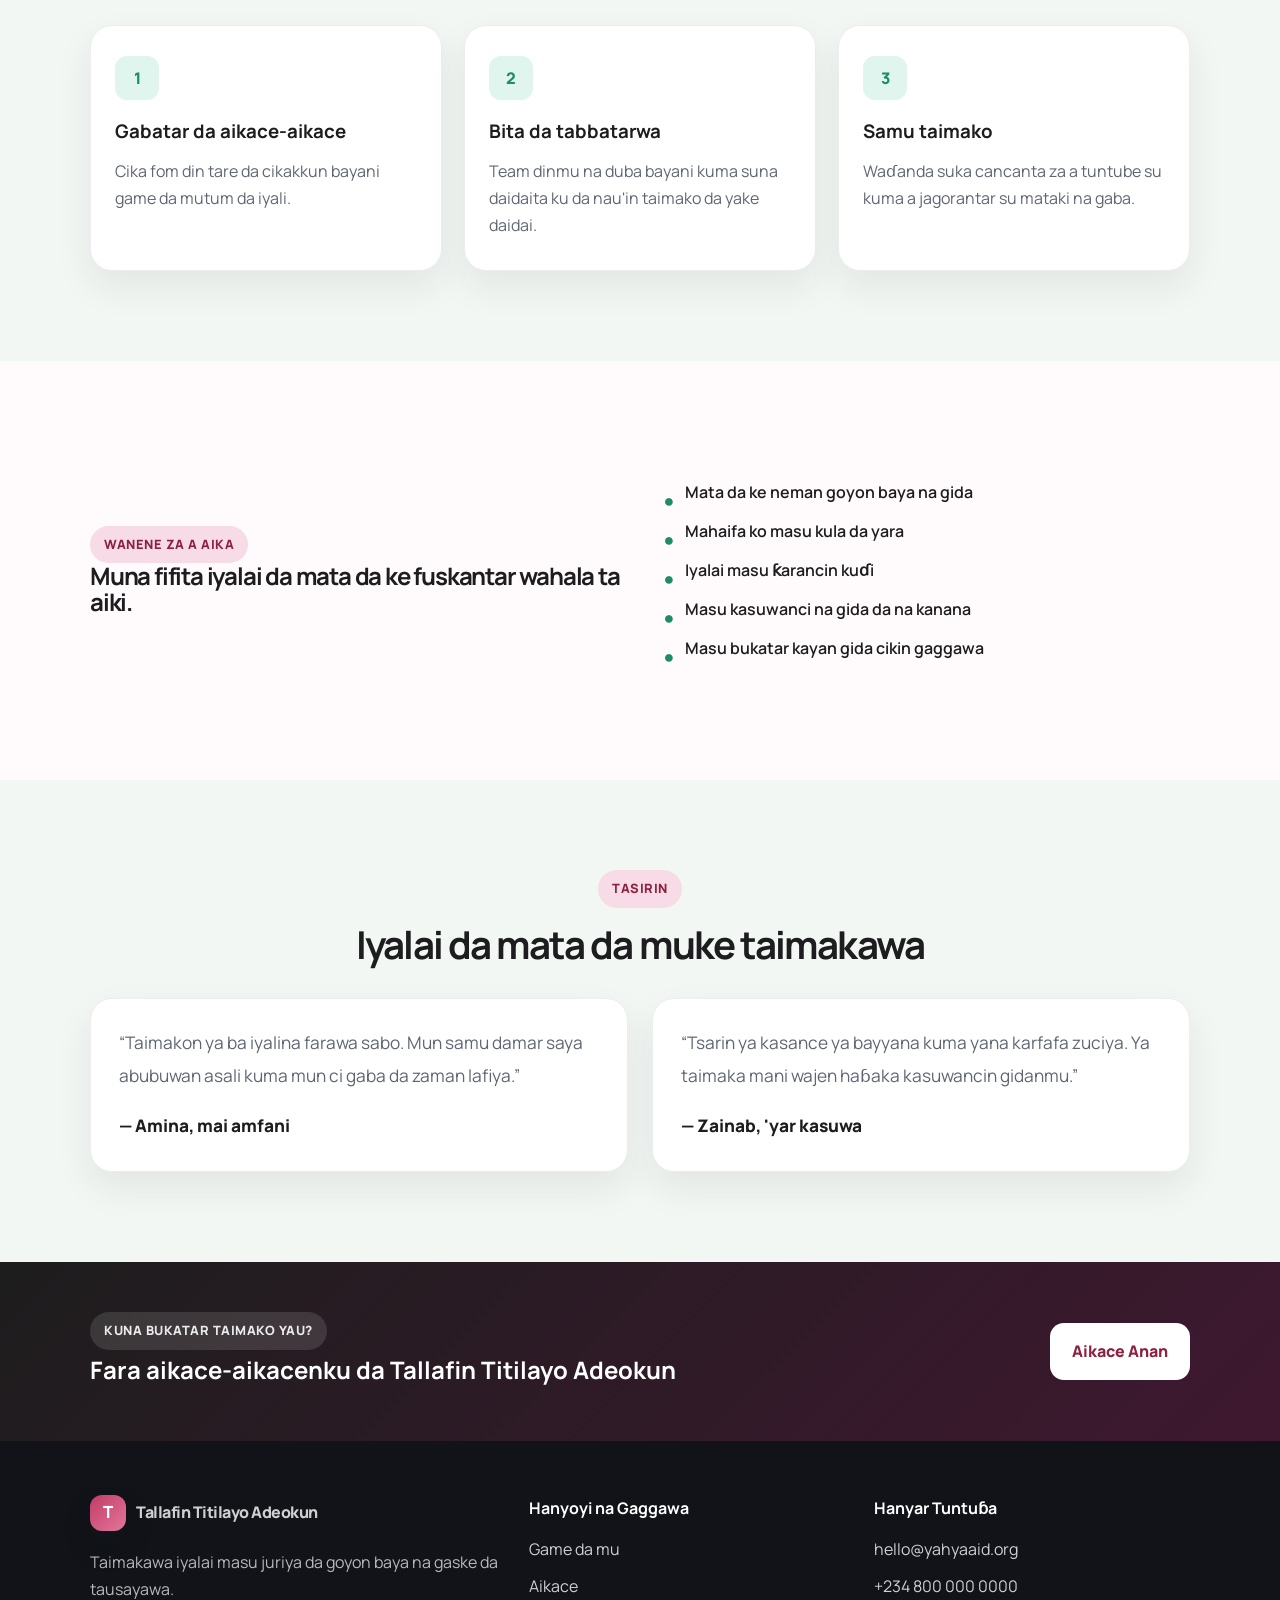
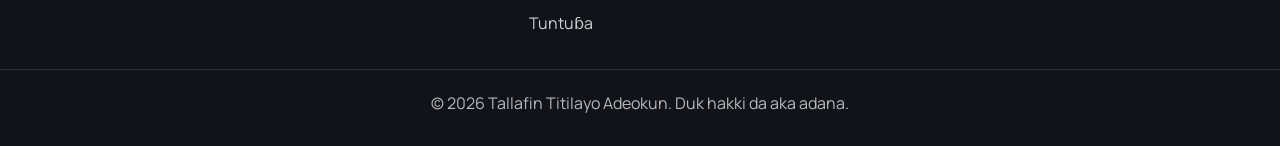
==== commit d0d02936: "Rename the site and support program to 'Tallafin Titilayo Adeokun' across all pages." ====
--- a/index.html
+++ b/index.html
@@ -3,8 +3,8 @@
 <head>
   <meta charset="UTF-8" />
   <meta name="viewport" content="width=device-width, initial-scale=1.0" />
-  <title>Taimakon Mata da Iyali | Yahya Aid</title>
-  <meta name="description" content="Yahya Aid tana taimakawa mata, iyalai, da masu kasuwanci na gida da tallafi, agaji, da goyon baya na al'umma." />
+  <title>Tallafin Titilayo Adeokun</title>
+  <meta name="description" content="Tallafin Titilayo Adeokun tana taimakawa mata, iyalai, da masu kasuwanci na gida da tallafi, agaji, da goyon baya na al'umma." />
   <link rel="preconnect" href="https://fonts.googleapis.com" />
   <link rel="preconnect" href="https://fonts.gstatic.com" crossorigin />
   <link href="https://fonts.googleapis.com/css2?family=Manrope:wght@400;500;600;700;800&display=swap" rel="stylesheet" />
@@ -14,8 +14,8 @@
   <header class="site-header">
     <div class="container nav-wrap">
       <a class="brand" href="index.html">
-        <span class="brand-mark">Y</span>
-        <span>Yahya Aid</span>
+        <span class="brand-mark">T</span>
+        <span>Tallafin Titilayo Adeokun</span>
       </a>
 
       <button class="menu-toggle" aria-label="Buɗe menu" aria-expanded="false">
@@ -40,7 +40,7 @@
           <span class="eyebrow">Taimako da ke canza iyalai</span>
           <h1>Tallafi na al'umma, gudummawa, da goyon baya ga mata da iyalai.</h1>
           <p>
-            Yahya Aid tana haɗa iyalai da suka cancanta da kayan agaji na asali,
+            Tallafin Titilayo Adeokun tana haɗa iyalai da suka cancanta da kayan agaji na asali,
             tallafin kasuwancin gida, da shirye-shiryen goyon baya da aka tsara domin samun kwanciyar hankali da mutunci.
           </p>
 
@@ -182,7 +182,7 @@
       <div class="container cta-inner">
         <div>
           <span class="eyebrow light">Kuna bukatar taimako yau?</span>
-          <h2>Fara aikace-aikacenku da Yahya Aid</h2>
+          <h2>Fara aikace-aikacenku da Tallafin Titilayo Adeokun</h2>
         </div>
         <a class="btn btn-light" href="apply.html">Aikace Anan</a>
       </div>
@@ -193,8 +193,8 @@
     <div class="container footer-grid">
       <div>
         <a class="brand" href="index.html">
-          <span class="brand-mark">Y</span>
-          <span>Yahya Aid</span>
+          <span class="brand-mark">T</span>
+          <span>Tallafin Titilayo Adeokun</span>
         </a>
         <p>Taimakawa iyalai masu juriya da goyon baya na gaske da tausayawa.</p>
       </div>
@@ -216,7 +216,7 @@
         </ul>
       </div>
     </div>
-    <div class="copyright">© <span id="year"></span> Yahya Aid. Duk hakki da aka adana.</div>
+    <div class="copyright">© <span id="year"></span> Tallafin Titilayo Adeokun. Duk hakki da aka adana.</div>
   </footer>
 
   <script src="assets/script.js"></script>
